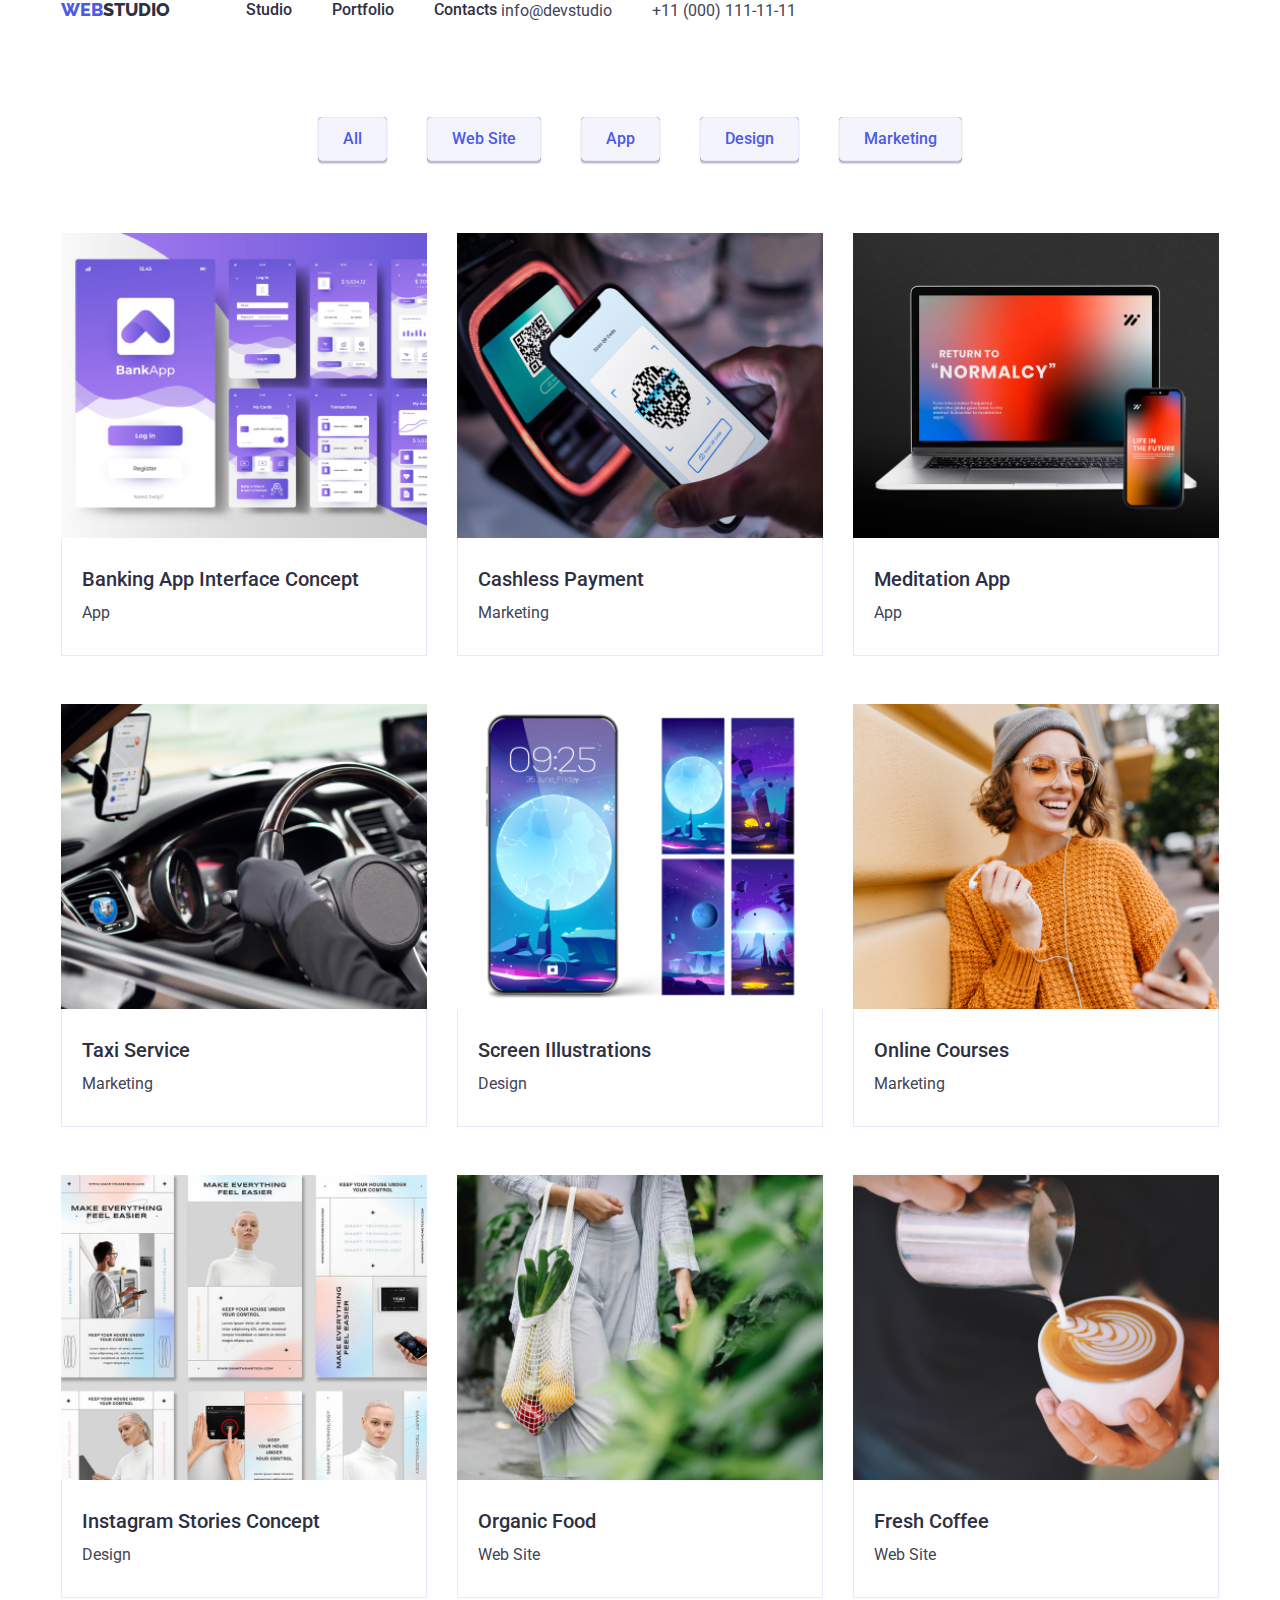
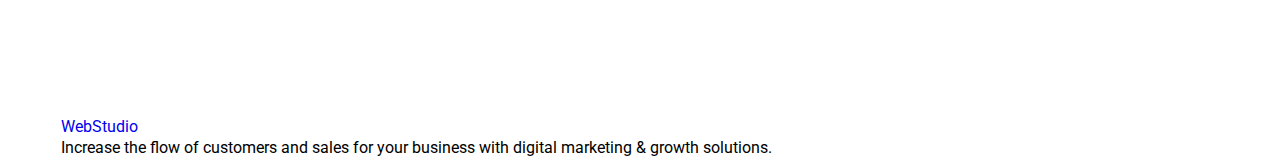
==== portfolio.html @ 6b574605 "for styling" ====
<!DOCTYPE html>
<html lang="en">

<head>
    <meta charset="UTF-8">
    <meta name="viewport" content="width=device-width, initial-scale=1.0">
    <link rel="stylesheet" href="css/style.css">
    <link rel="stylesheet" href="css/normalize.css">
    <link rel="preconnect" href="https://fonts.googleapis.com">
    <link rel="preconnect" href="https://fonts.gstatic.com" crossorigin>
    <link href="https://fonts.googleapis.com/css2?family=Raleway:wght@800&display=swap" rel="stylesheet">
    <link href="https://fonts.googleapis.com/css2?family=Roboto:wght@400;500&display=swap" rel="stylesheet">
    <title>portfolio</title>
</head>

<body>
    <header>
        <div class="container">
            <nav class="nav">
                <a href="index.html" class="logo">
                    <span class="logo-span">Web</span>Studio
                </a>
                <ul class="nav-list">
                    <li class="nav-list-item">
                        <a href="/goit-markup-hw-03/index.html">Studio</a>
                    </li>
                    <li class="nav-list-item">
                        <a href="/goit-markup-hw-03/portfolio.html">Portfolio</a>
                    </li>
                    <li class="nav-list-item">
                        <a href="#">Contacts</a>
                    </li>
                </ul>
            </nav>
            <address class="address">
                <a href="mailto:info@devstudio.com">info@devstudio</a>
                <a href="tel:+380000000000">+11 (000) 111-11-11</a>
            </address>
        </div>
    </header>
    <!--Main Section-->
    <main>
        <div class="container">
            <section class="section portfolio">
                <h2 class="portfolio-title" hidden>
                    Portfolio
                </h2>
                <ul class="portfolio-filter-list">
                    <li class="filter-list-item">
                        <button type="button" class="filter-buttons">All</button>
                    </li>
                    <li class="filter-list-item">
                        <button type="button" class="filter-buttons">Web Site</button>
                    </li>
                    <li class="filter-list-item">
                        <button type="button" class="filter-buttons">App</button>
                    </li>
                    <li class="filter-list-item">
                        <button type="button" class="filter-buttons">Design</button>
                    </li>
                    <li class="filter-list-item">
                        <button type="button" class="filter-buttons">Marketing</button>
                    </li>
                </ul>
                <ul class="portfolio-list">
                    <li class="portfolio-list-item">
                        <img src="images/bankapp.jpg" alt="Banking App" class="list-item-img">
                        <div class="list-item-content">
                            <h3>Banking App Interface Concept</h3>
                            <p>App</p>
                        </div>
                    </li>
                    <li class="portfolio-list-item">
                        <img src="images/cashless.jpg" alt="Cashless Payment" class="list-item-img">
                        <div class="list-item-content">
                            <h3>Cashless Payment</h3>
                            <p>Marketing</p>
                        </div>
                    </li>
                    <li class="portfolio-list-item">
                        <img src="images/meditation.jpg" alt="Meditation" class="list-item-img">
                        <div class="list-item-content">
                            <h3>Meditation App</h3>
                            <p>App</p>
                        </div>
                    </li>
                    <li class="portfolio-list-item">
                        <img src="images/taxi-service.jpg" alt="Taxi Service" class="list-item-img">
                        <div class="list-item-content">
                            <h3>Taxi Service</h3>
                            <p>Marketing</p>
                        </div>
                    </li>
                    <li class="portfolio-list-item">
                        <img src="images/screen-illustration.jpg" alt="Screen Illustration" class="list-item-img">
                        <div class="list-item-content">
                            <h3>Screen Illustrations</h3>
                            <p>Design</p>
                        </div>
                    </li>
                    <li class="portfolio-list-item">
                        <img src="images/online-courses.jpg" alt="Online Courses" class="list-item-img">
                        <div class="list-item-content">
                            <h3>Online Courses</h3>
                            <p>Marketing</p>
                        </div>
                    </li>
                    <li class="portfolio-list-item">
                        <img src="images/instagram-stories.jpg" alt="Instagram Stories" class="list-item-img">
                        <div class="list-item-content">
                            <h3>Instagram Stories Concept</h3>
                            <p>Design</p>
                        </div>
                    </li>
                    <li class="portfolio-list-item">
                        <img src="images/organic-food.jpg" alt="Orgarnic Food" class="list-item-img">
                        <div class="list-item-content">
                            <h3>Organic Food</h3>
                            <p>Web Site</p>
                        </div>
                    </li>
                    <li class="portfolio-list-item">
                        <img src="images/fresh-coffee.jpg" alt="Fresh Coffee" class="list-item-img">
                        <div class="list-item-content">
                            <h3>Fresh Coffee</h3>
                            <p>Web Site</p>
                        </div>
                    </li>
                </ul>
            </section>
        </div>
    </main>

    <!--Footer Section-->
    <div class="container">
        <footer class="footer">
            <a href="index.html" class="footer-logo">
                <span class="footer-logo-span">Web</span>Studio
            </a>
            <p>
                Increase the flow of customers and sales for your business with digital marketing & growth solutions.
            </p>
        </footer>
    </div>
</body>

</html>
---- css/style.css ----
a {
    text-decoration: none;
    font-style: normal;
}

body {
    font-family: "Roboto", sans-serif;
    margin: 0;
    padding: 0;
}

h1,
h2,
h3,
h4,
h5,
h6 {
    margin: 0;
    padding: 0;
    text-transform: capitalize;
}

h1 {
    font-size: 64px;
    font-weight: 700;
}

h2 {
    font-size: 48px;
    font-weight: 600;
}

h3 {
    font-size: 32px;
    font-weight: 500;
}

h4 {
    font-size: 24px;
    font-weight: 500;
}

h5 {
    font-size: 20px;
    font-weight: 500;
}

h6 {
    font-size: 16px;
    font-weight: 500;
}

button {
    border: none;
    outline: none;
    cursor: pointer;
}

p {
    margin: 0;
    padding: 0;
    font-size: 16px;
    font-weight: 400;
    line-height: 1.5;
}

img {
    width: 100%;
    height: auto;
}

ul {
    margin: 0;
    padding: 0;
    list-style: none;
}

:root {
    --iris: #4D5AE5;
    --oceana: #404BBF;
    --navyblue: #2E2F42;
    --green: #31D0AA;
    --slate: #434455;
    --lightslate: #8E8F99;
    --cornflower: #E7E9FC;
    --cloud: #F4F4FD;
    --navybluemodal: #2E2F42;
    --grey: #2E2F42;
    --white: #FFFFFF;
    --dairy: #FCFCFC;
}

.container {
    max-width: 1158px;
    margin: 0 auto;
}

.header {
    border-bottom: 1px solid var(--cornflower);
    background: var(--white);    
}
.main-header-container{
    display: flex;
    justify-content: center;
    align-items: center;
    width: 100%;
    padding: 24px 40px;
}
main {
    display: block;
    width: 100%;
}

.nav {
    display: inline-flex;
    justify-content: space-between;
    align-items: center;
    gap: 76px;
}

.nav .logo-span {
    color: var(--iris);
    margin-left: auto;
}

.nav .logo {
    color: var(--navyblue);
    font-family: "Raleway", sans-serif;
    font-size: 18px;
    font-style: normal;
    font-weight: 800;
    text-transform: uppercase;
    text-decoration: none;
}

.nav-list {
    display: flex;
    justify-content: space-between;
    align-items: center;
    gap: 40px;
}

.nav-list-item a {
    font-weight: 500;
    color: var(--navyblue);
}

.nav-list-item a:hover {
    color: var(--iris);
}

.address {
    display: inline-flex;
    align-items: flex-start;
    gap: 40px;
    margin-left: auto;
}

.address a {
    font-style: normal;
    color: var(--slate);
}

.address a:hover {
    color: var(--iris);
}

/* main section*/
.hero {
    justify-content: center;
    align-items: center;
    flex-direction: column;
    gap: 40px;
    background-image: linear-gradient(rgba(46, 47, 66, 0.70), rgba(46, 47, 66, 0.70)),url(../images/office.jpg);
    height: 600px;
}

.section {
    display: flex;
    margin: 0;
    width: 100%;
    height: auto;
}

.section-about {
    display: flex;
    margin: 0;
    width: 100%;
    justify-content: center;
    align-items: center;
    height: auto;
}

.title {
    text-align: center;
    color: var(--white);
    margin-top: 188px;
}

.hero-button {
    font-size: 16px;
    font-weight: 500;
    padding: 16px 32px;
    text-transform: capitalize;
    border-radius: 4px;
    color: var(--white);
    background: var(--iris);
    box-shadow: 0px 4px 4px 0px rgba(0, 0, 0, 0.15);
    transition: all 0.1s ease-in-out;
    margin-bottom: 188px;
}

.hero-button:hover {
    background: var(--cornflower);
    color: var(--iris);
}

.hero-button:active {
    transform: scale(0.95);
}
.about{
    flex-direction: column;
    gap: 32px;
    padding: 120px 40px;
}
.about-title {
    text-align: center;
    color: var(--navyblue);
    font-size: 2rem;
    font-weight: 700;
    margin-bottom: 40px;
}

.about-list {
    display: flex;
    justify-content: space-between;
    align-items: center;
    gap: 40px;
}

.about-list-item {
    display: flex;
    flex-direction: column;
    gap: 8px;
    text-align: left;
}

.about-list-item h3 {
    color: var(--navyblue);
}

.about-list-item p {
    font-size: 16px;
    color: var(--slate);
}
.about-list-item-img{
    height: 112px;
    width: 100%;
    border-radius: 4px;
    background: var(--cloud);
    display: flex;
    justify-content: center;
    align-items: center;
}
.services {
    justify-content: center;
    align-items: center;
    flex-direction: column;
    gap: 32px;
    padding: 0 40px 120px;
}

.services-title {
    text-align: center;
    color: var(--navyblue);
    font-size: 32px;
    font-weight: 700;
    margin-bottom: 40px;
}

.services-list {
    display: flex;
    justify-content: space-between;
    align-items: center;
    gap: 40px;
}

.teams {
    flex-direction: column;
    padding: 120px 40px;
    background-color: var(--cloud);
    justify-content: center;
    align-items: center;
    gap: 32px;
}

.teams-title {
    text-align: center;
    color: var(--navyblue);
    font-size: 32px;
    font-weight: 700;
    margin-bottom: 40px;
}

.teams-list {
    display: flex;
    justify-content: space-between;
    align-items: center;
    gap: 40px;
}

.teams-list-item {
    display: flex;
    justify-content: center;
    align-items: center;
    flex-direction: column;
    gap: 32px;
    background: var(--white);
    box-shadow: 0px 2px 1px 0px rgba(46, 47, 66, 0.08), 0px 1px 1px 0px rgba(46, 47, 66, 0.16), 0px 1px 6px 0px rgba(46, 47, 66, 0.08);
    border-radius: 0px 0px 4px 4px;
}

.team-list-item img {
    width: 100%;
    height: 100%;
    object-fit: cover;
}

.teams-list-item-details {
    display: flex;
    flex-direction: column;
    align-items: center;
    gap: 8px;
    margin-bottom: 32px;
    width: 100%;
    width: 232px;
}

.teams-list-item h3 {
    font-size: 20px;
    color: var(--navyblue);
}

.team-list-item p {
    font-size: 16px;
    color: var(--slate);
}
.teams-social-list{
    display: flex;
    justify-content: center;
    align-items: center;
    gap: 24px;
}
.social-list-item{
    width: 30px;
    height: 30px;
    padding: 7px;
    background: var(--iris);
    border-radius: 50%;
    cursor: pointer;
}
.social-list-img{
    fill: var(--cloud);
}
.customers{
    display: flex;
    justify-content: center;
    align-items: center;
    flex-direction: column;
    gap: 32px;
    padding: 120px 40px;
}
.customers-title{
    text-align: center;
    color: var(--navyblue);
    font-size: 32px;
    font-weight: 700;
    margin-bottom: 40px;
}
.customers-list{
    width: 100%;
    display: flex;
    align-items: center;
    gap: 24px;
}
.customers-list-item{
    width: 168px;
    height: 88px;
    border-radius: 4px;
    border: 1px solid var(--lightslate);
    display: flex;
    justify-content: center;
    align-items: center;
}
.customers-list-item-img{
    width: 100%;
    fill: var(--lightslate);
}
/* Portfolio Header, Main and Footer */

.portfolio {
    flex-direction: column;
    padding-top: 96px;
}

.portfolio-title {
    text-align: center;
    color: var(--navyblue);
    font-size: 32px;
    font-weight: 500;
    margin-bottom: 40px;
}

.portfolio-filter-list {
    display: flex;
    justify-content: center;
    align-items: center;
    gap: 40px;
    margin-bottom: 72px;
}

.portfolio-list {
    display: flex;
    justify-content: space-between;
    align-items: center;
    gap: 40px;
}

.filter-list-item .filter-buttons {
    font-size: 16px;
    font-weight: 500;
    color: var(--navyblue);
    padding: 12px 24px;
    border-radius: 4px;
    color: var(--iris);
    border: 1px solid var(--cornflower);
    background: var(--cloud);
    transition: all 0.3s ease-in-out;
}

.filter-list-item .filter-buttons:hover {
    background: var(--cornflower);
    color: var(--iris);
}

.filter-list-item .filter-buttons:active {
    transform: scale(0.95);
}

.filter-list-item {
    border-radius: 4px;
    border: none;
    background: var(--iris);
    color: var(--white);
    box-shadow: 0px 2px 2px 0px rgba(0, 0, 0, 0.12), 0px 2px 1px 0px rgba(0, 0, 0, 0.08), 0px 3px 1px 0px rgba(0, 0, 0, 0.10);
}

.portfolio-list {
    display: flex;
    flex-wrap: wrap;
    justify-content: space-between;
    align-items: center;
    row-gap: 48px;
    column-gap: 24px;
    margin-bottom: 120px;
}

.portfolio-list-item {
    display: flex;
    flex-direction: column;
    background: var(--white);
    width: calc(33.33% - 20px);
    cursor: pointer;
    transition: all 0.3s ease-in-out;
}

.portfolio-list-item:hover {
    box-shadow: 0px 2px 2px 0px rgba(0, 0, 0, 0.12), 0px 2px 1px 0px rgba(0, 0, 0, 0.08), 0px 3px 1px 0px rgba(0, 0, 0, 0.10);
}

.portfolio-list-item img {
    width: 100%;
    object-fit: cover;
}

.portfolio-list-item .list-item-content {
    display: flex;
    flex-direction: column;
    gap: 10px;
    padding: 30px 20px;
    border-bottom: 1px solid var(--cornflower);
    border-left: 1px solid var(--cornflower);
    border-right: 1px solid var(--cornflower);
}

.list-item-content h3 {
    font-size: 20px;
    color: var(--navyblue);
}

.list-item-content p {
    font-size: 16px;
    color: var(--slate, #434455);
}

.footer-logo {
    justify-content: center;
    align-items: flex-start;
    flex-direction: column;
    gap: 8px;
}
.f-logo{
    color: var(--white);
    font-family: "Raleway", sans-serif;
    font-size: 22px;
    font-style: normal;
    font-weight: 700;
    text-transform: uppercase;
    text-decoration: none;
}
.f-logo-span {
    color: var(--iris);
}
.f-logo-text  {
    font-size: 16px;
    color: var(--cloud);
    width: 264px;
    line-height: 1.2;
    margin-top: 20px;
}
.footer-social{
    justify-content: center;
    align-items: flex-start;
    flex-direction: column;
    gap: 8px;
}
.footer-social-title{
    font-size: 16px;
    color: var(--white);
}
.footer-social-list{
    display: inline-flex;
    align-items: flex-start;
    gap: 16px;
    margin-top: 20px;
}
.footer-social-item{
    display: flex;
    justify-content: center;
    align-items: center;
    padding: 8px;
    background: var(--iris);
    border-radius: 50%;
    cursor: pointer;
}
.footer-social-list-img{
    width: 100%;
    fill: var(--cloud);
}
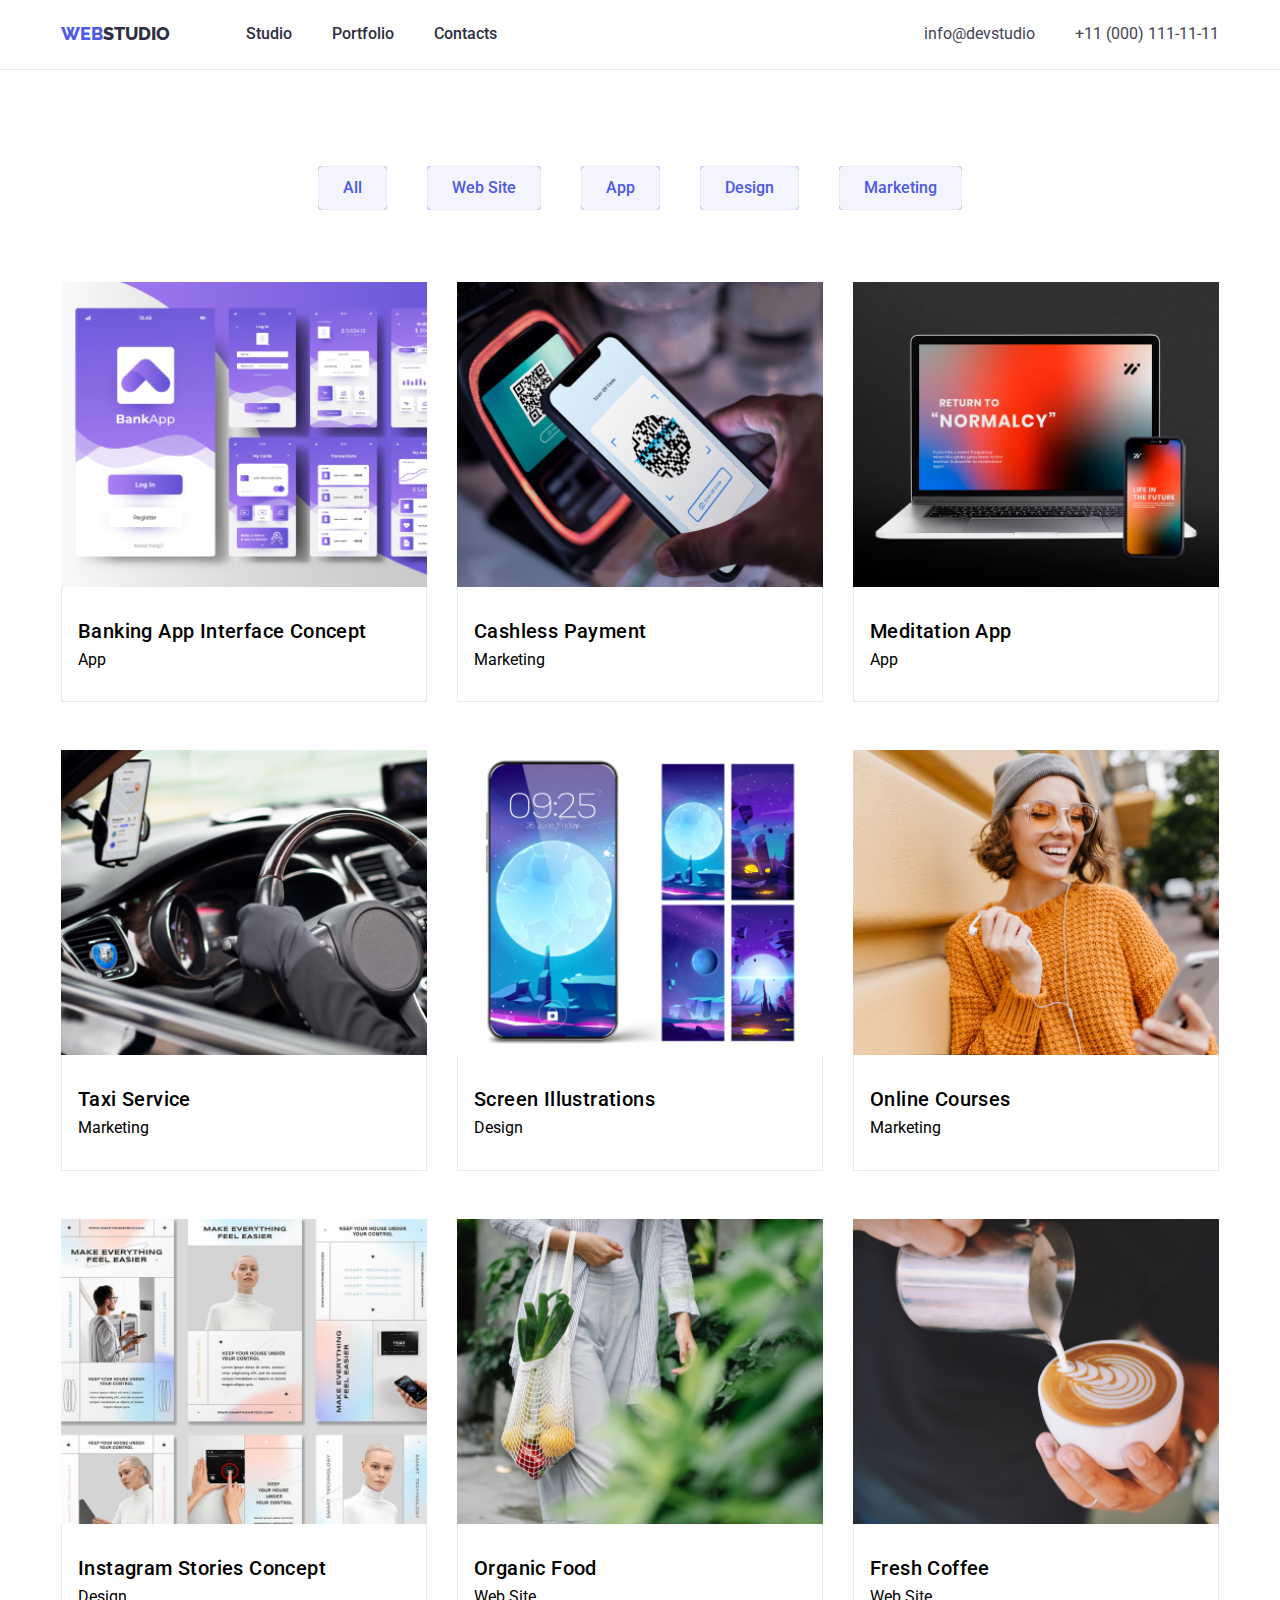
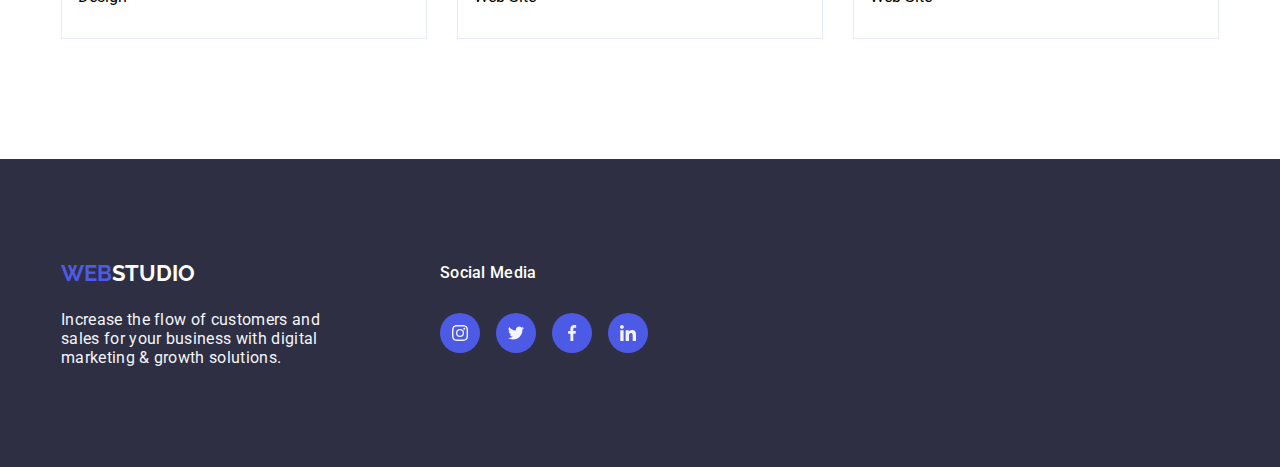
==== commit b5e85339: "for checking" ====
--- a/portfolio.html
+++ b/portfolio.html
@@ -14,8 +14,8 @@
 </head>
 
 <body>
-    <header>
-        <div class="container">
+    <header class="header">
+        <div class="container header-container">
             <nav class="nav">
                 <a href="index.html" class="logo">
                     <span class="logo-span">Web</span>Studio
@@ -66,63 +66,63 @@
                     <li class="portfolio-list-item">
                         <img src="images/bankapp.jpg" alt="Banking App" class="list-item-img">
                         <div class="list-item-content">
-                            <h3>Banking App Interface Concept</h3>
+                            <h3 class="list-app-content">Banking App Interface Concept</h3>
                             <p>App</p>
                         </div>
                     </li>
                     <li class="portfolio-list-item">
                         <img src="images/cashless.jpg" alt="Cashless Payment" class="list-item-img">
                         <div class="list-item-content">
-                            <h3>Cashless Payment</h3>
+                            <h3 class="list-app-content">Cashless Payment</h3>
                             <p>Marketing</p>
                         </div>
                     </li>
                     <li class="portfolio-list-item">
                         <img src="images/meditation.jpg" alt="Meditation" class="list-item-img">
                         <div class="list-item-content">
-                            <h3>Meditation App</h3>
+                            <h3 class="list-app-content">Meditation App</h3>
                             <p>App</p>
                         </div>
                     </li>
                     <li class="portfolio-list-item">
                         <img src="images/taxi-service.jpg" alt="Taxi Service" class="list-item-img">
                         <div class="list-item-content">
-                            <h3>Taxi Service</h3>
+                            <h3 class="list-app-content">Taxi Service</h3>
                             <p>Marketing</p>
                         </div>
                     </li>
                     <li class="portfolio-list-item">
                         <img src="images/screen-illustration.jpg" alt="Screen Illustration" class="list-item-img">
                         <div class="list-item-content">
-                            <h3>Screen Illustrations</h3>
+                            <h3 class="list-app-content">Screen Illustrations</h3>
                             <p>Design</p>
                         </div>
                     </li>
                     <li class="portfolio-list-item">
                         <img src="images/online-courses.jpg" alt="Online Courses" class="list-item-img">
                         <div class="list-item-content">
-                            <h3>Online Courses</h3>
+                            <h3 class="list-app-content">Online Courses</h3>
                             <p>Marketing</p>
                         </div>
                     </li>
                     <li class="portfolio-list-item">
                         <img src="images/instagram-stories.jpg" alt="Instagram Stories" class="list-item-img">
                         <div class="list-item-content">
-                            <h3>Instagram Stories Concept</h3>
+                            <h3 class="list-app-content">Instagram Stories Concept</h3>
                             <p>Design</p>
                         </div>
                     </li>
                     <li class="portfolio-list-item">
                         <img src="images/organic-food.jpg" alt="Orgarnic Food" class="list-item-img">
                         <div class="list-item-content">
-                            <h3>Organic Food</h3>
+                            <h3 class="list-app-content">Organic Food</h3>
                             <p>Web Site</p>
                         </div>
                     </li>
                     <li class="portfolio-list-item">
                         <img src="images/fresh-coffee.jpg" alt="Fresh Coffee" class="list-item-img">
                         <div class="list-item-content">
-                            <h3>Fresh Coffee</h3>
+                            <h3 class="list-app-content">Fresh Coffee</h3>
                             <p>Web Site</p>
                         </div>
                     </li>
@@ -132,16 +132,54 @@
     </main>
 
     <!--Footer Section-->
-    <div class="container">
-        <footer class="footer">
-            <a href="index.html" class="footer-logo">
-                <span class="footer-logo-span">Web</span>Studio
-            </a>
-            <p>
-                Increase the flow of customers and sales for your business with digital marketing & growth solutions.
-            </p>
-        </footer>
-    </div>
+    <footer class="footer">
+        <div class="container footer-container">
+            <div class="webstudio">
+                <a href="index.html" class="footer-logo">
+                    <span class="footer-logo-span">Web</span>Studio
+                </a>
+                <p class="f-logo-text">
+                    Increase the flow of customers and<br>sales for your business with digital<br>marketing & growth solutions.
+                </p>
+            </div>
+
+            <div class="social-media">
+                <h3 class="footer-social-title">
+                    Social Media
+                </h3>
+                <ul class="footer-social-list">
+                    <li class="footer-social-item">
+                        <a href="#">
+                            <svg class="footer-social-list-img" width="16" height="16">
+                                <use href="/images/svg/icons.svg#instagram"></use>
+                            </svg>
+                        </a>
+                    </li>
+                    <li class="footer-social-item">
+                        <a href="#">
+                            <svg class="footer-social-list-img" width="16" height="16">
+                                <use href="/images/svg/icons.svg#twitter"></use>
+                            </svg>
+                        </a>
+                    </li>
+                    <li class="footer-social-item">
+                        <a href="#">
+                            <svg class="footer-social-list-img" width="16" height="16">
+                                <use href="/images/svg/icons.svg#facebook"></use>
+                            </svg>
+                        </a>
+                    </li>
+                    <li class="footer-social-item">
+                        <a href="#">
+                            <svg class="footer-social-list-img" width="16" height="16">
+                                <use href="/images/svg/icons.svg#linkedin"></use>
+                            </svg>
+                        </a>
+                    </li>
+                </ul>
+            </div>
+        </div>
+    </footer>
 </body>
 
 </html>--- a/css/style.css
+++ b/css/style.css
@@ -5,49 +5,10 @@
 
 body {
     font-family: "Roboto", sans-serif;
-    margin: 0;
-    padding: 0;
-}
-
-h1,
-h2,
-h3,
-h4,
-h5,
-h6 {
-    margin: 0;
-    padding: 0;
+}
+
+h1,h2,h3,h4,h5,h6 {
     text-transform: capitalize;
-}
-
-h1 {
-    font-size: 64px;
-    font-weight: 700;
-}
-
-h2 {
-    font-size: 48px;
-    font-weight: 600;
-}
-
-h3 {
-    font-size: 32px;
-    font-weight: 500;
-}
-
-h4 {
-    font-size: 24px;
-    font-weight: 500;
-}
-
-h5 {
-    font-size: 20px;
-    font-weight: 500;
-}
-
-h6 {
-    font-size: 16px;
-    font-weight: 500;
 }
 
 button {
@@ -56,7 +17,7 @@
     cursor: pointer;
 }
 
-p {
+.teams-item-position {
     margin: 0;
     padding: 0;
     font-size: 16px;
@@ -64,20 +25,14 @@
     line-height: 1.5;
 }
 
-img {
-    width: 100%;
-    height: auto;
-}
 
 ul {
-    margin: 0;
-    padding: 0;
     list-style: none;
 }
 
 :root {
     --iris: #4D5AE5;
-    --oceana: #404BBF;
+    --ocean: #404BBF;
     --navyblue: #2E2F42;
     --green: #31D0AA;
     --slate: #434455;
@@ -91,20 +46,18 @@
 }
 
 .container {
-    max-width: 1158px;
+    width: 1158px;
     margin: 0 auto;
 }
-
 .header {
+    padding: 24px 0;
     border-bottom: 1px solid var(--cornflower);
-    background: var(--white);    
-}
-.main-header-container{
-    display: flex;
-    justify-content: center;
-    align-items: center;
-    width: 100%;
-    padding: 24px 40px;
+}
+.header-container{
+    display: flex;
+    justify-content: center;
+    align-items: center;
+    background: var(--white);
 }
 main {
     display: block;
@@ -166,37 +119,25 @@
 }
 
 /* main section*/
-.hero {
-    justify-content: center;
-    align-items: center;
-    flex-direction: column;
-    gap: 40px;
-    background-image: linear-gradient(rgba(46, 47, 66, 0.70), rgba(46, 47, 66, 0.70)),url(../images/office.jpg);
-    height: 600px;
-}
-
-.section {
-    display: flex;
-    margin: 0;
-    width: 100%;
-    height: auto;
-}
-
-.section-about {
-    display: flex;
-    margin: 0;
-    width: 100%;
-    justify-content: center;
-    align-items: center;
-    height: auto;
-}
-
-.title {
+.hero{
+    flex-direction: column;
+    gap: 40px;
+    background-image: linear-gradient(rgba(46, 47, 66, 0.70), rgba(46, 47, 66, 0.70)), url(../images/office.jpg);
+    padding: 188px 0;
+}
+.section{
+    display: flex;
+    justify-content: center;
+    align-items: center;
+}
+.hero-title {
+    font-size: 56px;
+    font-weight: 700;
+    line-height: 60px;
+    letter-spacing: 0.02em;
     text-align: center;
     color: var(--white);
-    margin-top: 188px;
-}
-
+}
 .hero-button {
     font-size: 16px;
     font-weight: 500;
@@ -207,7 +148,8 @@
     background: var(--iris);
     box-shadow: 0px 4px 4px 0px rgba(0, 0, 0, 0.15);
     transition: all 0.1s ease-in-out;
-    margin-bottom: 188px;
+    margin: 48px auto 0;
+    display: block;
 }
 
 .hero-button:hover {
@@ -220,14 +162,13 @@
 }
 .about{
     flex-direction: column;
-    gap: 32px;
-    padding: 120px 40px;
+    padding: 120px 0;
 }
 .about-title {
     text-align: center;
     color: var(--navyblue);
     font-size: 2rem;
-    font-weight: 700;
+    font-weight: 500;
     margin-bottom: 40px;
 }
 
@@ -241,17 +182,29 @@
 .about-list-item {
     display: flex;
     flex-direction: column;
-    gap: 8px;
+    gap: 20px;
+}
+
+.about-list-item h3 {
+    color: var(--navyblue);
+}
+
+.about-item-title {
+    font-size: 20px;
+    font-weight: 500;
+    line-height: 24px;
+    letter-spacing: 0.02em;
     text-align: left;
 }
-
-.about-list-item h3 {
-    color: var(--navyblue);
-}
-
-.about-list-item p {
-    font-size: 16px;
-    color: var(--slate);
+.teams-item-name{
+    font-size: 22px;
+    color: var(--navyblue);
+}
+.about-item-description{
+    font-size: 16px;
+    font-weight: 400;
+    line-height: 24px;
+    letter-spacing: 0.02em;
 }
 .about-list-item-img{
     height: 112px;
@@ -263,19 +216,18 @@
     align-items: center;
 }
 .services {
-    justify-content: center;
-    align-items: center;
-    flex-direction: column;
-    gap: 32px;
-    padding: 0 40px 120px;
+    flex-direction: column;
+    padding-bottom: 120px;
 }
 
 .services-title {
-    text-align: center;
-    color: var(--navyblue);
-    font-size: 32px;
+    color: var(--navyblue);
+    margin-bottom: 72px;
+    font-size: 36px;
     font-weight: 700;
-    margin-bottom: 40px;
+    line-height: 40px;
+    letter-spacing: 0.02em;
+    text-align: center;
 }
 
 .services-list {
@@ -287,19 +239,18 @@
 
 .teams {
     flex-direction: column;
-    padding: 120px 40px;
+    padding: 120px 0;
     background-color: var(--cloud);
-    justify-content: center;
-    align-items: center;
-    gap: 32px;
 }
 
 .teams-title {
     text-align: center;
     color: var(--navyblue);
-    font-size: 32px;
+    font-size: 36px;
     font-weight: 700;
-    margin-bottom: 40px;
+    line-height: 40px;
+    margin-bottom: 72px;
+    letter-spacing: 0.02em;
 }
 
 .teams-list {
@@ -314,34 +265,34 @@
     justify-content: center;
     align-items: center;
     flex-direction: column;
-    gap: 32px;
     background: var(--white);
     box-shadow: 0px 2px 1px 0px rgba(46, 47, 66, 0.08), 0px 1px 1px 0px rgba(46, 47, 66, 0.16), 0px 1px 6px 0px rgba(46, 47, 66, 0.08);
     border-radius: 0px 0px 4px 4px;
 }
 
 .team-list-item img {
+    object-fit: cover;
+}
+
+.teams-list-item-details {
+    display: flex;
+    flex-direction: column;
+    align-items: center;
+    gap: 8px;
+    padding: 32px 16px;
     width: 100%;
-    height: 100%;
-    object-fit: cover;
-}
-
-.teams-list-item-details {
-    display: flex;
-    flex-direction: column;
-    align-items: center;
-    gap: 8px;
-    margin-bottom: 32px;
-    width: 100%;
-    width: 232px;
-}
-
-.teams-list-item h3 {
+}
+
+.teams-item-name {
     font-size: 20px;
     color: var(--navyblue);
-}
-
-.team-list-item p {
+    font-weight: 500;
+    line-height: 24px;
+    letter-spacing: 0.02em;
+    text-align: center;
+}
+
+.teams-item-position{
     font-size: 16px;
     color: var(--slate);
 }
@@ -352,12 +303,15 @@
     gap: 24px;
 }
 .social-list-item{
-    width: 30px;
-    height: 30px;
-    padding: 7px;
+    width: 40px;
+    height: 40px;
+    padding: 12px;
     background: var(--iris);
     border-radius: 50%;
     cursor: pointer;
+}
+.teams-social-list li:hover {
+    background-color: var(--green);
 }
 .social-list-img{
     fill: var(--cloud);
@@ -392,15 +346,22 @@
     justify-content: center;
     align-items: center;
 }
+.customers-list-item:hover {
+    border: 1px solid var(--ocean);
+}
 .customers-list-item-img{
     width: 100%;
     fill: var(--lightslate);
 }
+.customers-list-item-img:hover {
+    fill: var(--ocean);
+}
 /* Portfolio Header, Main and Footer */
 
 .portfolio {
     flex-direction: column;
     padding-top: 96px;
+    padding-bottom: 120px;
 }
 
 .portfolio-title {
@@ -439,8 +400,10 @@
 }
 
 .filter-list-item .filter-buttons:hover {
-    background: var(--cornflower);
-    color: var(--iris);
+    background: var(--ocean);
+    color: var(--white);
+    box-shadow: 0px 2px 2px 0px rgba(0, 0, 0, 0.12), 0px 2px 1px 0px rgba(0, 0, 0, 0.08), 0px 3px 1px 0px rgba(0, 0, 0, 0.10);
+    border-color: var(--ocean);
 }
 
 .filter-list-item .filter-buttons:active {
@@ -452,7 +415,6 @@
     border: none;
     background: var(--iris);
     color: var(--white);
-    box-shadow: 0px 2px 2px 0px rgba(0, 0, 0, 0.12), 0px 2px 1px 0px rgba(0, 0, 0, 0.08), 0px 3px 1px 0px rgba(0, 0, 0, 0.10);
 }
 
 .portfolio-list {
@@ -462,7 +424,6 @@
     align-items: center;
     row-gap: 48px;
     column-gap: 24px;
-    margin-bottom: 120px;
 }
 
 .portfolio-list-item {
@@ -473,62 +434,87 @@
     cursor: pointer;
     transition: all 0.3s ease-in-out;
 }
-
+.list-app-content{
+    font-size: 20px;
+    font-weight: 500;
+    line-height: 24px;
+    letter-spacing: 0.02em;
+    text-align: left;
+}
 .portfolio-list-item:hover {
     box-shadow: 0px 2px 2px 0px rgba(0, 0, 0, 0.12), 0px 2px 1px 0px rgba(0, 0, 0, 0.08), 0px 3px 1px 0px rgba(0, 0, 0, 0.10);
 }
 
 .portfolio-list-item img {
-    width: 100%;
     object-fit: cover;
 }
 
 .portfolio-list-item .list-item-content {
     display: flex;
     flex-direction: column;
-    gap: 10px;
-    padding: 30px 20px;
+    gap: 8px;
+    padding: 32px 16px;
     border-bottom: 1px solid var(--cornflower);
     border-left: 1px solid var(--cornflower);
     border-right: 1px solid var(--cornflower);
 }
 
-.list-item-content h3 {
+.list-item-card-content {
+    color: var(--navyblue);
     font-size: 20px;
-    color: var(--navyblue);
-}
-
-.list-item-content p {
-    font-size: 16px;
-    color: var(--slate, #434455);
-}
-
+    font-weight: 500;
+    line-height: 24px;
+    letter-spacing: 0.02em;
+    text-align: left;
+}
+
+.list-item-app {
+    color: var(--slate);
+    font-size: 16px;
+    font-weight: 400;
+    line-height: 24px;
+    letter-spacing: 0.02em;
+    text-align: left;
+}
+.footer{
+    background:var(--navyblue);
+    width: 100%;
+    padding-top: 101.5px;
+    padding-bottom: 100px;
+}
+.footer-container{
+    display: flex;
+    align-items: flex-start;
+    gap: 120px;
+}
+.webstudio{
+    display: flex;
+    justify-content: center;
+    align-items: flex-start;
+    flex-direction: column;
+    gap: 8px;
+}
 .footer-logo {
-    justify-content: center;
-    align-items: flex-start;
-    flex-direction: column;
-    gap: 8px;
-}
-.f-logo{
     color: var(--white);
     font-family: "Raleway", sans-serif;
     font-size: 22px;
-    font-style: normal;
     font-weight: 700;
     text-transform: uppercase;
-    text-decoration: none;
-}
-.f-logo-span {
+}
+.footer-logo-span {
     color: var(--iris);
 }
-.f-logo-text  {
+.f-logo-text {
     font-size: 16px;
     color: var(--cloud);
-    width: 264px;
     line-height: 1.2;
-    margin-top: 20px;
-}
-.footer-social{
+    margin-top: 16px;
+    font-weight: 400;
+    letter-spacing: 0.02em;
+    text-align: left;
+}
+.social-media{
+    display: flex;
     justify-content: center;
     align-items: flex-start;
     flex-direction: column;
@@ -536,24 +522,31 @@
 }
 .footer-social-title{
     font-size: 16px;
+    font-weight: 500;
+    line-height: 24px;
+    letter-spacing: 0.02em;
     color: var(--white);
 }
-.footer-social-list{
+
+.footer-social-list {
     display: inline-flex;
     align-items: flex-start;
     gap: 16px;
     margin-top: 20px;
 }
-.footer-social-item{
-    display: flex;
-    justify-content: center;
-    align-items: center;
-    padding: 8px;
+.footer-social-item {
+    width: 40px;
+    height: 40px;
+    padding: 12px;
     background: var(--iris);
     border-radius: 50%;
     cursor: pointer;
 }
-.footer-social-list-img{
-    width: 100%;
+
+.footer-social-list-img {
     fill: var(--cloud);
+}
+
+.footer-social-item:hover {
+    background: var(--green);
 }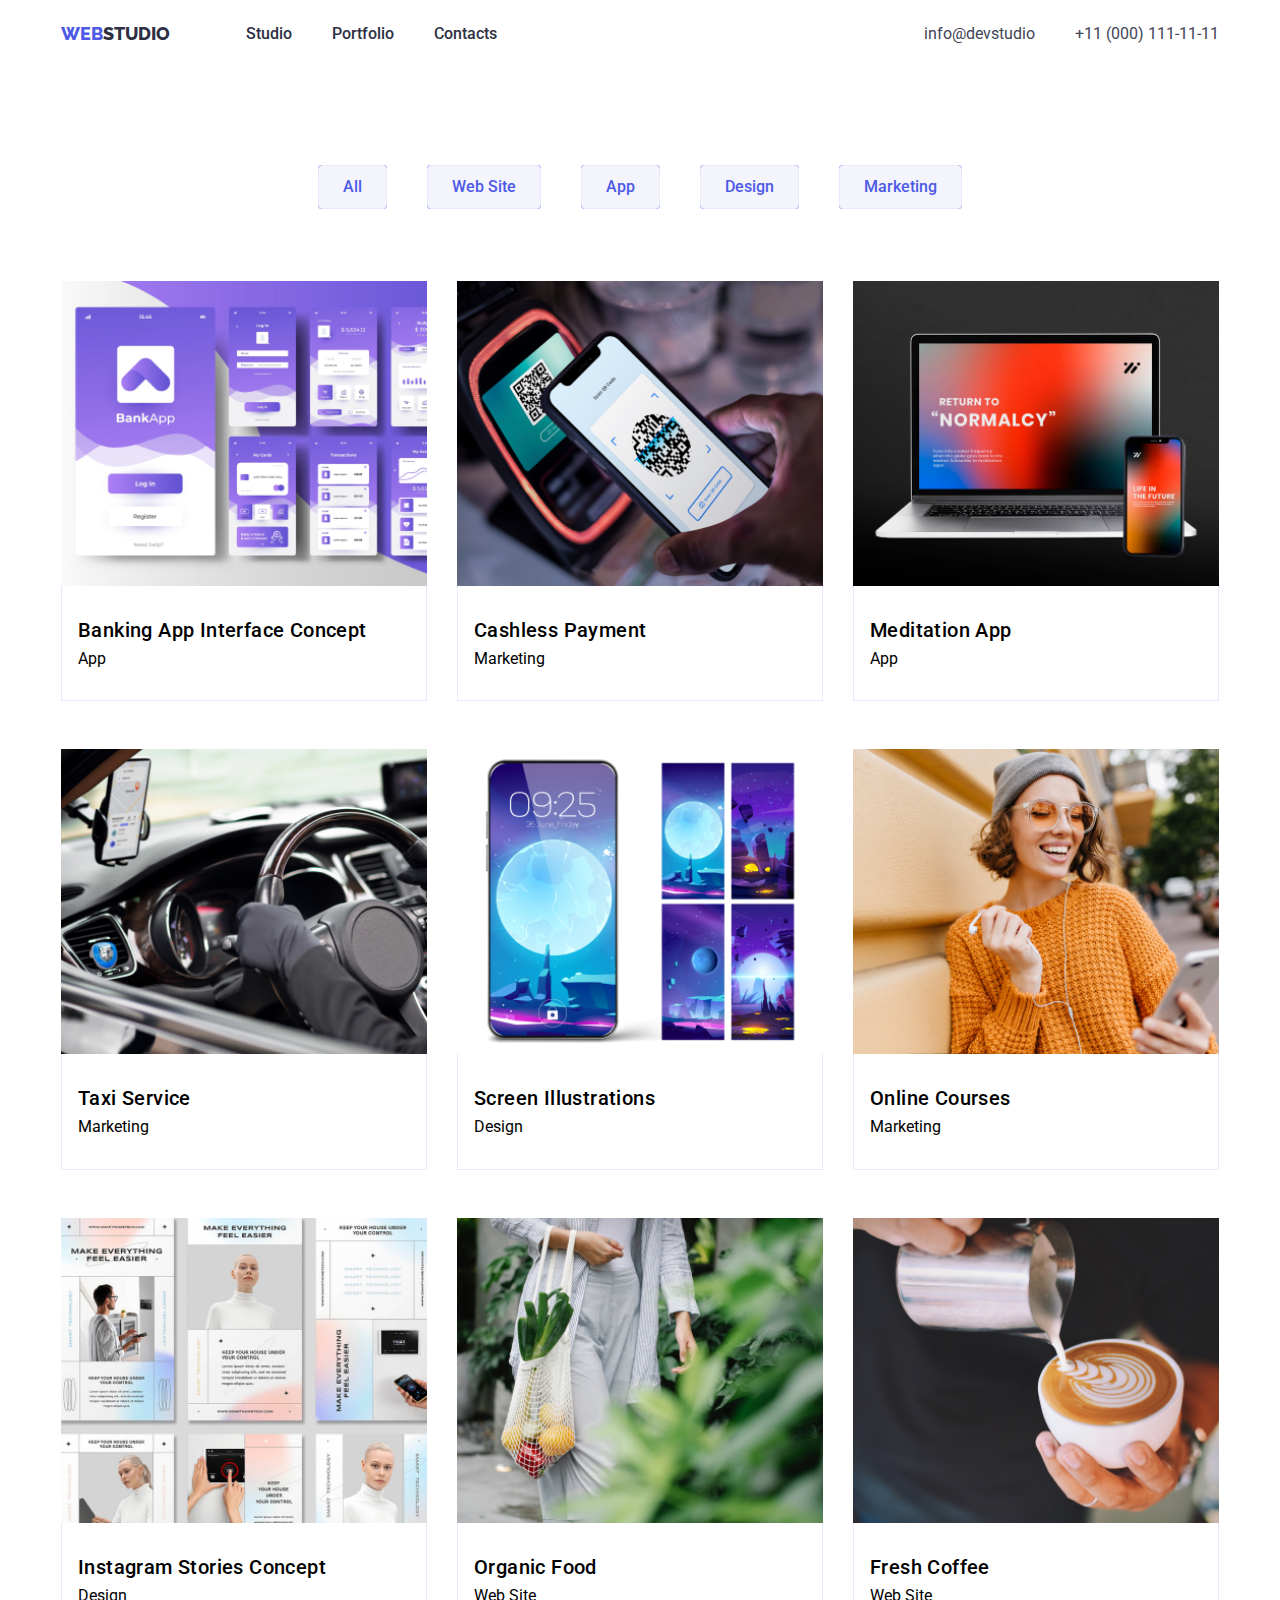
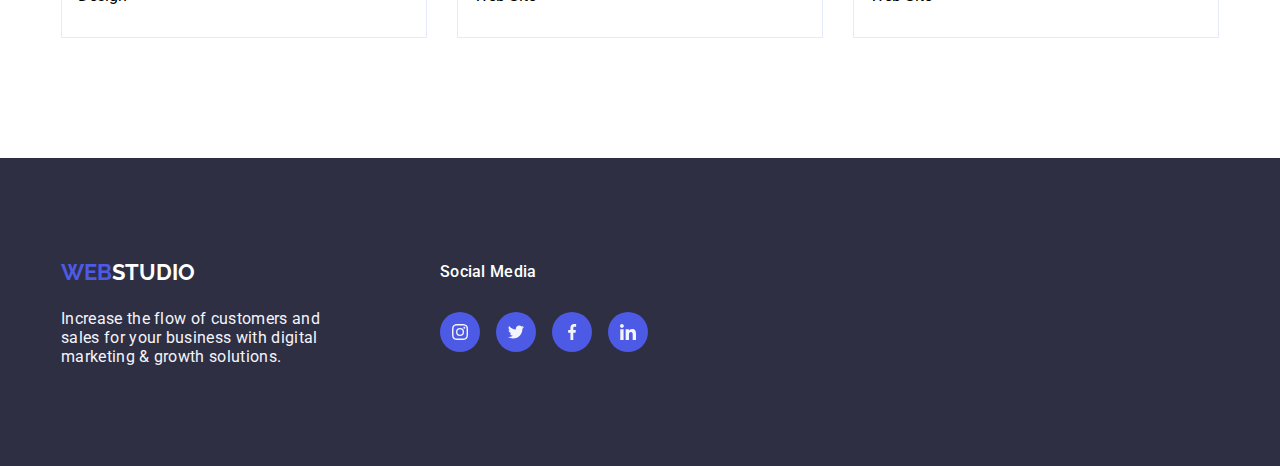
==== commit fab896b7: "for checking" ====
--- a/portfolio.html
+++ b/portfolio.html
@@ -22,13 +22,13 @@
                 </a>
                 <ul class="nav-list">
                     <li class="nav-list-item">
-                        <a href="/goit-markup-hw-03/index.html">Studio</a>
+                        <a class="nav-list-item-link" href="/goit-markup-hw-04/index.html">Studio</a>
                     </li>
                     <li class="nav-list-item">
-                        <a href="/goit-markup-hw-03/portfolio.html">Portfolio</a>
+                        <a class="nav-list-item-link" href="/goit-markup-hw-04/portfolio.html">Portfolio</a>
                     </li>
                     <li class="nav-list-item">
-                        <a href="#">Contacts</a>
+                        <a class="nav-list-item-link" href="#">Contacts</a>
                     </li>
                 </ul>
             </nav>
@@ -151,28 +151,28 @@
                     <li class="footer-social-item">
                         <a href="#">
                             <svg class="footer-social-list-img" width="16" height="16">
-                                <use href="/images/svg/icons.svg#instagram"></use>
+                                <use href="images/svg/icons.svg#instagram"></use>
                             </svg>
                         </a>
                     </li>
                     <li class="footer-social-item">
                         <a href="#">
                             <svg class="footer-social-list-img" width="16" height="16">
-                                <use href="/images/svg/icons.svg#twitter"></use>
+                                <use href="images/svg/icons.svg#twitter"></use>
                             </svg>
                         </a>
                     </li>
                     <li class="footer-social-item">
                         <a href="#">
                             <svg class="footer-social-list-img" width="16" height="16">
-                                <use href="/images/svg/icons.svg#facebook"></use>
+                                <use href="images/svg/icons.svg#facebook"></use>
                             </svg>
                         </a>
                     </li>
                     <li class="footer-social-item">
                         <a href="#">
                             <svg class="footer-social-list-img" width="16" height="16">
-                                <use href="/images/svg/icons.svg#linkedin"></use>
+                                <use href="images/svg/icons.svg#linkedin"></use>
                             </svg>
                         </a>
                     </li>
--- a/css/style.css
+++ b/css/style.css
@@ -50,8 +50,7 @@
     margin: 0 auto;
 }
 .header {
-    padding: 24px 0;
-    border-bottom: 1px solid var(--cornflower);
+    padding: 24px;
 }
 .header-container{
     display: flex;
@@ -92,14 +91,29 @@
     align-items: center;
     gap: 40px;
 }
-
-.nav-list-item a {
-    font-weight: 500;
-    color: var(--navyblue);
-}
-
-.nav-list-item a:hover {
-    color: var(--iris);
+.nav-list-item{
+    position: relative;
+}
+.nav-list-item:hover .nav-list-item-link::after{
+    width: 100%;
+}
+.nav-list-item-link::after{
+    content: '';
+    height: 4px;
+    width: 0;
+    background-color: var(--ocean);
+    border-radius: 2px;
+    position: absolute;
+    left: 0;
+    bottom: -25px;
+}
+.nav-list-item-link {
+    font-weight: 500;
+    color: var(--navyblue);
+}
+
+.nav-list-item:hover .nav-list-item-link{
+    color: var(--ocean);
 }
 
 .address {
@@ -311,7 +325,7 @@
     cursor: pointer;
 }
 .teams-social-list li:hover {
-    background-color: var(--green);
+    background-color: var(--ocean);
 }
 .social-list-img{
     fill: var(--cloud);
@@ -347,15 +361,19 @@
     align-items: center;
 }
 .customers-list-item:hover {
-    border: 1px solid var(--ocean);
+    border-color:  var(--ocean);
+}
+.customer-icon-item-link{
+    color: var(--lightslate);
+}
+.customers-list-item:hover .customer-icon-item-link{
+    color: var(--ocean);
 }
 .customers-list-item-img{
     width: 100%;
-    fill: var(--lightslate);
-}
-.customers-list-item-img:hover {
-    fill: var(--ocean);
-}
+    fill: currentColor;
+}
+
 /* Portfolio Header, Main and Footer */
 
 .portfolio {
